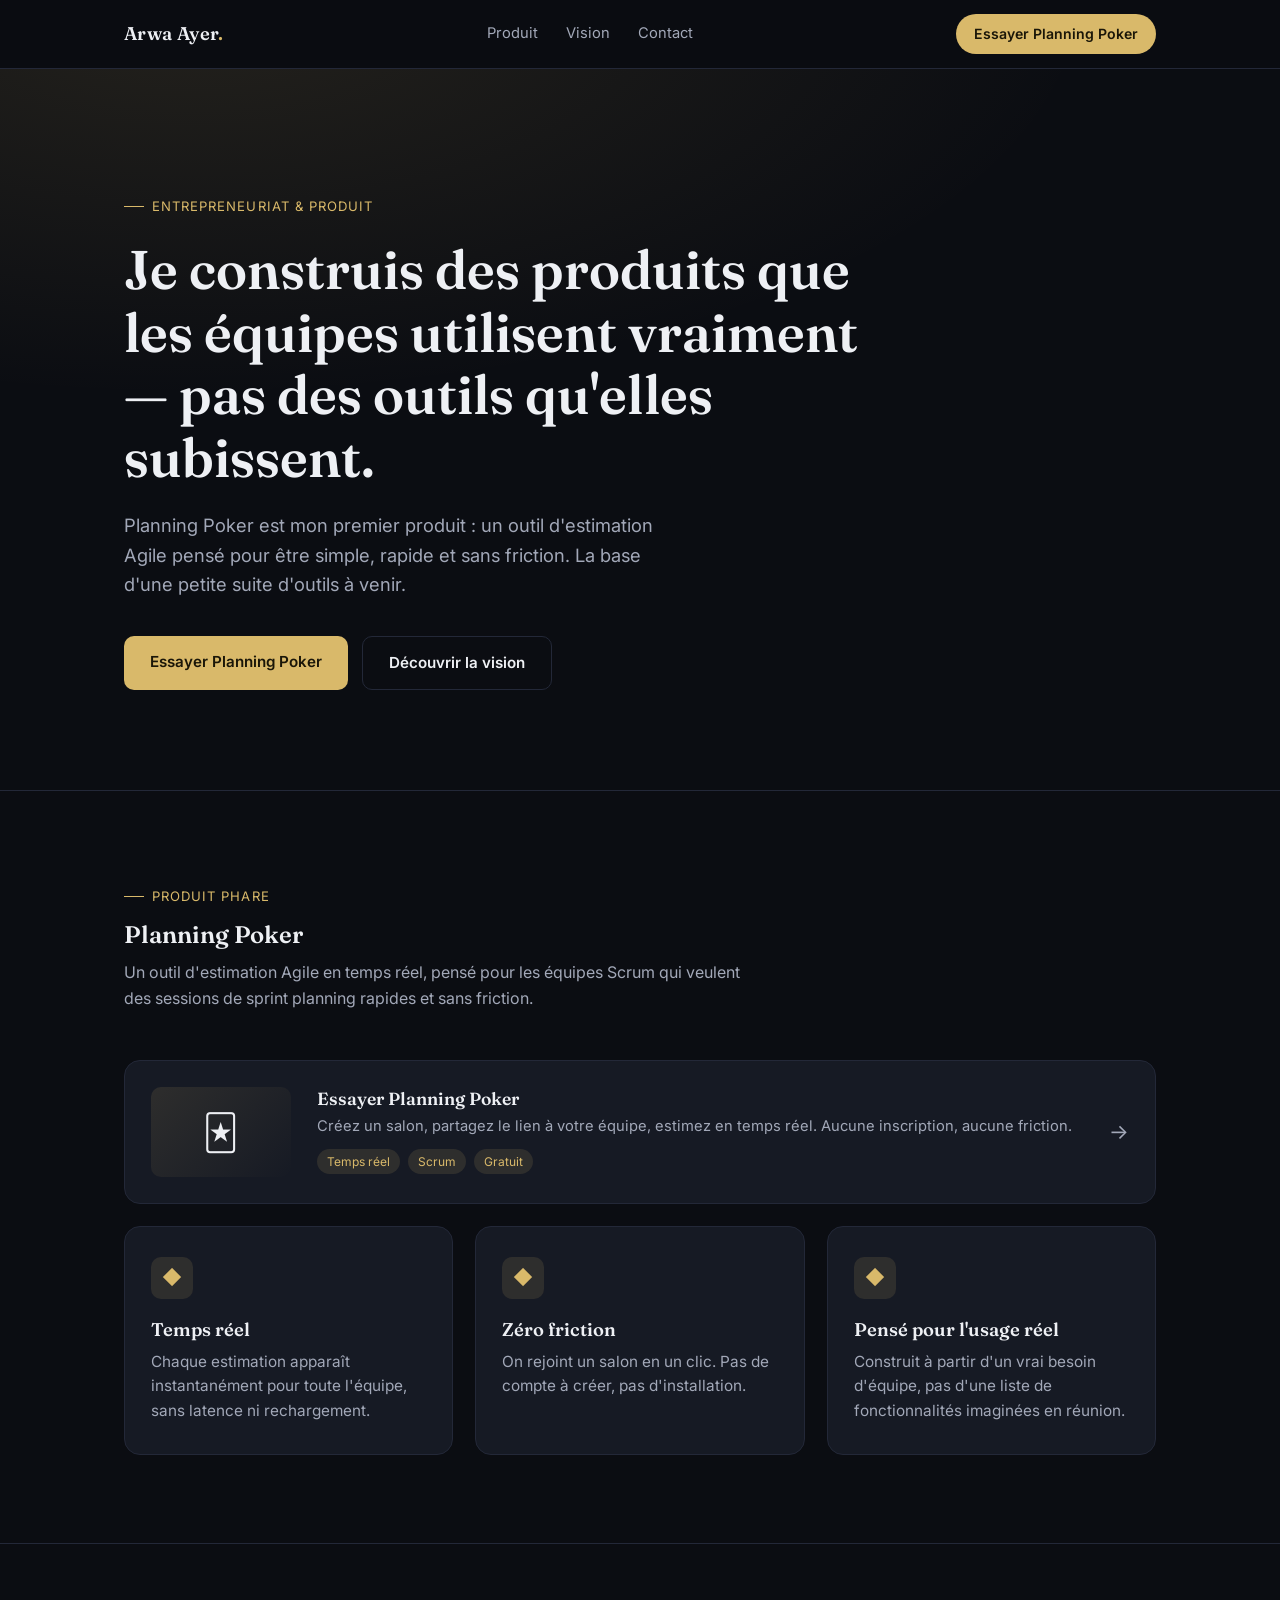
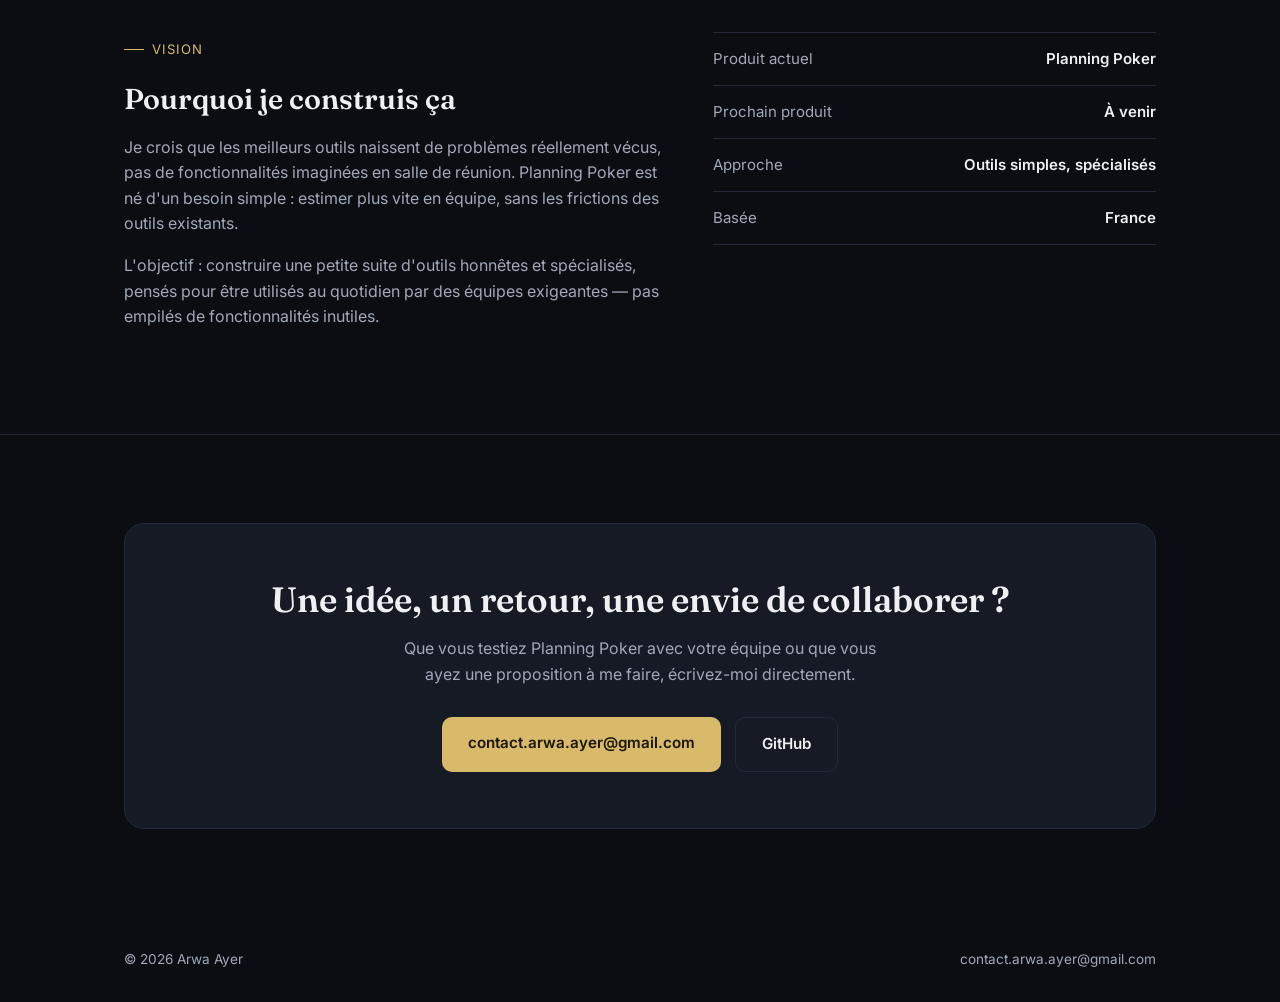
==== index.html @ 40e00479 "Repositionne la page d'accueil en posture entrepreneur/fondatrice Remplace le discours "services de " ====
<!DOCTYPE html>
<html lang="fr">
  <head>
    <meta charset="UTF-8" />
    <meta name="viewport" content="width=device-width, initial-scale=1.0" />
    <title>Arwa Ayer — Fondatrice de produits</title>
    <meta name="description" content="Arwa Ayer, entrepreneure. Je construis des produits que les équipes utilisent vraiment — à commencer par Planning Poker." />
    <link rel="icon" href="data:image/svg+xml,<svg xmlns='http://www.w3.org/2000/svg' viewBox='0 0 100 100'><text y='.85em' font-size='80'>✦</text></svg>" />

    <link rel="preconnect" href="https://fonts.googleapis.com" />
    <link rel="preconnect" href="https://fonts.gstatic.com" crossorigin />
    <link
      href="https://fonts.googleapis.com/css2?family=Inter:wght@400;500;600;700;800&family=Fraunces:opsz,wght@9..144,500;9..144,600&display=swap"
      rel="stylesheet"
    />

    <style>
      :root {
        --bg: #0b0d12;
        --bg-soft: #12151d;
        --card: #161a24;
        --border: #232838;
        --text: #eef0f4;
        --text-dim: #a2a8b8;
        --accent: #d9b96a;
        --accent-soft: rgba(217, 185, 106, 0.12);
      }

      * { box-sizing: border-box; }

      html { scroll-behavior: smooth; }

      body {
        margin: 0;
        background: var(--bg);
        color: var(--text);
        font-family: "Inter", system-ui, -apple-system, sans-serif;
        line-height: 1.6;
        -webkit-font-smoothing: antialiased;
      }

      h1, h2, h3 {
        font-family: "Fraunces", Georgia, serif;
        font-weight: 600;
        line-height: 1.15;
        margin: 0;
      }

      a { color: inherit; }

      .wrap {
        max-width: 1080px;
        margin: 0 auto;
        padding: 0 24px;
      }

      /* Nav */
      header.nav {
        position: sticky;
        top: 0;
        z-index: 20;
        background: rgba(11, 13, 18, 0.85);
        backdrop-filter: blur(10px);
        border-bottom: 1px solid var(--border);
      }
      .nav .wrap {
        display: flex;
        align-items: center;
        justify-content: space-between;
        height: 68px;
      }
      .brand {
        font-family: "Fraunces", serif;
        font-size: 1.15rem;
        font-weight: 600;
        letter-spacing: 0.02em;
        text-decoration: none;
      }
      .brand span { color: var(--accent); }
      .nav-links {
        display: flex;
        gap: 28px;
        list-style: none;
        margin: 0;
        padding: 0;
        font-size: 0.92rem;
      }
      .nav-links a {
        text-decoration: none;
        color: var(--text-dim);
        transition: color 0.2s;
      }
      .nav-links a:hover { color: var(--text); }
      .nav-cta {
        display: inline-block;
        padding: 9px 18px;
        border-radius: 999px;
        background: var(--accent);
        color: #1a1608;
        font-size: 0.88rem;
        font-weight: 600;
        text-decoration: none;
        white-space: nowrap;
      }

      @media (max-width: 720px) {
        .nav-links { display: none; }
      }

      /* Hero */
      .hero {
        padding: 120px 0 100px;
        border-bottom: 1px solid var(--border);
        background:
          radial-gradient(ellipse 900px 400px at 15% -10%, var(--accent-soft), transparent);
      }
      .eyebrow {
        display: inline-flex;
        align-items: center;
        gap: 8px;
        font-size: 0.82rem;
        letter-spacing: 0.08em;
        text-transform: uppercase;
        color: var(--accent);
        margin-bottom: 22px;
      }
      .eyebrow::before {
        content: "";
        width: 20px;
        height: 1px;
        background: var(--accent);
      }
      .hero h1 {
        font-size: clamp(2.2rem, 5vw, 3.4rem);
        max-width: 780px;
      }
      .hero p.lead {
        margin-top: 22px;
        font-size: 1.15rem;
        color: var(--text-dim);
        max-width: 560px;
      }
      .hero-actions {
        margin-top: 36px;
        display: flex;
        gap: 14px;
        flex-wrap: wrap;
      }
      .btn-primary, .btn-secondary {
        display: inline-block;
        padding: 14px 26px;
        border-radius: 10px;
        font-size: 0.95rem;
        font-weight: 600;
        text-decoration: none;
        transition: transform 0.15s, opacity 0.15s;
      }
      .btn-primary {
        background: var(--accent);
        color: #1a1608;
      }
      .btn-secondary {
        background: transparent;
        color: var(--text);
        border: 1px solid var(--border);
      }
      .btn-primary:hover, .btn-secondary:hover { transform: translateY(-2px); }

      /* Sections */
      section { padding: 88px 0; border-bottom: 1px solid var(--border); }
      .section-head { max-width: 620px; margin-bottom: 48px; }
      .section-head .eyebrow { margin-bottom: 14px; }
      .section-head p { color: var(--text-dim); margin-top: 12px; }

      /* Services */
      .grid-3 {
        display: grid;
        grid-template-columns: repeat(3, 1fr);
        gap: 22px;
      }
      @media (max-width: 860px) { .grid-3 { grid-template-columns: 1fr; } }

      .card {
        background: var(--card);
        border: 1px solid var(--border);
        border-radius: 16px;
        padding: 30px 26px;
      }
      .card .icon {
        width: 42px; height: 42px;
        border-radius: 10px;
        background: var(--accent-soft);
        color: var(--accent);
        display: flex; align-items: center; justify-content: center;
        font-size: 1.2rem;
        margin-bottom: 20px;
      }
      .card h3 { font-size: 1.15rem; margin-bottom: 10px; }
      .card p { color: var(--text-dim); font-size: 0.96rem; margin: 0; }

      /* Projects */
      .project {
        display: grid;
        grid-template-columns: 140px 1fr auto;
        align-items: center;
        gap: 26px;
        background: var(--card);
        border: 1px solid var(--border);
        border-radius: 16px;
        padding: 26px;
        text-decoration: none;
        color: inherit;
        transition: border-color 0.2s, transform 0.15s;
      }
      .project:hover { border-color: var(--accent); transform: translateY(-2px); }
      .project + .project { margin-top: 18px; }
      .project .glyph {
        width: 140px; height: 90px;
        border-radius: 10px;
        background: linear-gradient(135deg, var(--accent-soft), transparent);
        display: flex; align-items: center; justify-content: center;
        font-size: 2.2rem;
      }
      .project h3 { font-size: 1.1rem; margin-bottom: 6px; }
      .project p { color: var(--text-dim); font-size: 0.92rem; margin: 0; }
      .project .tags { margin-top: 10px; display: flex; gap: 8px; flex-wrap: wrap; }
      .project .tags span {
        font-size: 0.75rem;
        color: var(--accent);
        background: var(--accent-soft);
        padding: 3px 10px;
        border-radius: 999px;
      }
      .project .arrow { font-size: 1.3rem; color: var(--text-dim); }
      @media (max-width: 640px) {
        .project { grid-template-columns: 1fr; }
        .project .glyph { width: 100%; }
        .project .arrow { display: none; }
      }

      /* About */
      .about {
        display: grid;
        grid-template-columns: 1.1fr 0.9fr;
        gap: 48px;
        align-items: start;
      }
      @media (max-width: 820px) { .about { grid-template-columns: 1fr; } }
      .about p { color: var(--text-dim); margin: 0 0 16px; }
      .about ul { list-style: none; margin: 0; padding: 0; }
      .about li {
        padding: 14px 0;
        border-top: 1px solid var(--border);
        display: flex; justify-content: space-between;
        font-size: 0.94rem;
      }
      .about li:last-child { border-bottom: 1px solid var(--border); }
      .about li span:first-child { color: var(--text-dim); }
      .about li span:last-child { font-weight: 600; }

      /* Contact */
      .contact-box {
        background: var(--card);
        border: 1px solid var(--border);
        border-radius: 20px;
        padding: 56px 40px;
        text-align: center;
      }
      .contact-box h2 { font-size: clamp(1.6rem, 4vw, 2.2rem); }
      .contact-box p { color: var(--text-dim); margin: 16px auto 30px; max-width: 480px; }
      .contact-links {
        display: flex; gap: 14px; justify-content: center; flex-wrap: wrap;
      }

      footer {
        padding: 32px 0;
        color: var(--text-dim);
        font-size: 0.85rem;
        display: flex;
        justify-content: space-between;
        flex-wrap: wrap;
        gap: 12px;
      }
      footer a { color: var(--text-dim); text-decoration: none; }
      footer a:hover { color: var(--text); }
    </style>
  </head>
  <body>
    <header class="nav">
      <div class="wrap">
        <a class="brand" href="#top">Arwa Ayer<span>.</span></a>
        <ul class="nav-links">
          <li><a href="#produit">Produit</a></li>
          <li><a href="#vision">Vision</a></li>
          <li><a href="#contact">Contact</a></li>
        </ul>
        <a class="nav-cta" href="/projects/planning-poker/">Essayer Planning Poker</a>
      </div>
    </header>

    <main id="top">
      <section class="hero">
        <div class="wrap">
          <div class="eyebrow">Entrepreneuriat &amp; Produit</div>
          <h1>Je construis des produits que les équipes utilisent vraiment — pas des outils qu'elles subissent.</h1>
          <p class="lead">
            Planning Poker est mon premier produit : un outil d'estimation Agile pensé pour
            être simple, rapide et sans friction. La base d'une petite suite d'outils à venir.
          </p>
          <div class="hero-actions">
            <a class="btn-primary" href="/projects/planning-poker/">Essayer Planning Poker</a>
            <a class="btn-secondary" href="#vision">Découvrir la vision</a>
          </div>
        </div>
      </section>

      <section id="produit">
        <div class="wrap">
          <div class="section-head">
            <div class="eyebrow">Produit phare</div>
            <h2>Planning Poker</h2>
            <p>Un outil d'estimation Agile en temps réel, pensé pour les équipes Scrum qui veulent des sessions de sprint planning rapides et sans friction.</p>
          </div>

          <a class="project" href="/projects/planning-poker/">
            <div class="glyph">🃏</div>
            <div>
              <h3>Essayer Planning Poker</h3>
              <p>Créez un salon, partagez le lien à votre équipe, estimez en temps réel. Aucune inscription, aucune friction.</p>
              <div class="tags"><span>Temps réel</span><span>Scrum</span><span>Gratuit</span></div>
            </div>
            <div class="arrow">→</div>
          </a>

          <div class="grid-3" style="margin-top: 22px;">
            <div class="card">
              <div class="icon">◆</div>
              <h3>Temps réel</h3>
              <p>Chaque estimation apparaît instantanément pour toute l'équipe, sans latence ni rechargement.</p>
            </div>
            <div class="card">
              <div class="icon">◆</div>
              <h3>Zéro friction</h3>
              <p>On rejoint un salon en un clic. Pas de compte à créer, pas d'installation.</p>
            </div>
            <div class="card">
              <div class="icon">◆</div>
              <h3>Pensé pour l'usage réel</h3>
              <p>Construit à partir d'un vrai besoin d'équipe, pas d'une liste de fonctionnalités imaginées en réunion.</p>
            </div>
          </div>
        </div>
      </section>

      <section id="vision">
        <div class="wrap">
          <div class="about">
            <div>
              <div class="eyebrow">Vision</div>
              <h2 style="font-size: 1.8rem; margin-bottom: 20px;">Pourquoi je construis ça</h2>
              <!-- Personnalise ce texte avec ton vrai parcours et ta vision d'entrepreneure. -->
              <p>
                Je crois que les meilleurs outils naissent de problèmes réellement vécus, pas de
                fonctionnalités imaginées en salle de réunion. Planning Poker est né d'un besoin
                simple : estimer plus vite en équipe, sans les frictions des outils existants.
              </p>
              <p>
                L'objectif : construire une petite suite d'outils honnêtes et spécialisés,
                pensés pour être utilisés au quotidien par des équipes exigeantes — pas empilés
                de fonctionnalités inutiles.
              </p>
            </div>
            <ul>
              <li><span>Produit actuel</span><span>Planning Poker</span></li>
              <li><span>Prochain produit</span><span>À venir</span></li>
              <li><span>Approche</span><span>Outils simples, spécialisés</span></li>
              <li><span>Basée</span><span>France</span></li>
            </ul>
          </div>
        </div>
      </section>

      <section id="contact" style="border-bottom: none;">
        <div class="wrap">
          <div class="contact-box">
            <h2>Une idée, un retour, une envie de collaborer ?</h2>
            <p>Que vous testiez Planning Poker avec votre équipe ou que vous ayez une proposition à me faire, écrivez-moi directement.</p>
            <div class="contact-links">
              <a class="btn-primary" href="mailto:contact.arwa.ayer@gmail.com">contact.arwa.ayer@gmail.com</a>
              <!-- Ajoute ici tes liens LinkedIn / GitHub réels -->
              <a class="btn-secondary" href="https://github.com/arwa-ayer" target="_blank" rel="noopener">GitHub</a>
            </div>
          </div>
        </div>
      </section>
    </main>

    <footer>
      <div class="wrap" style="display:flex; justify-content:space-between; flex-wrap:wrap; gap:12px; width:100%;">
        <span>© <span id="year"></span> Arwa Ayer</span>
        <a href="mailto:contact.arwa.ayer@gmail.com">contact.arwa.ayer@gmail.com</a>
      </div>
    </footer>

    <script>
      document.getElementById("year").textContent = new Date().getFullYear();
    </script>
  </body>
</html>
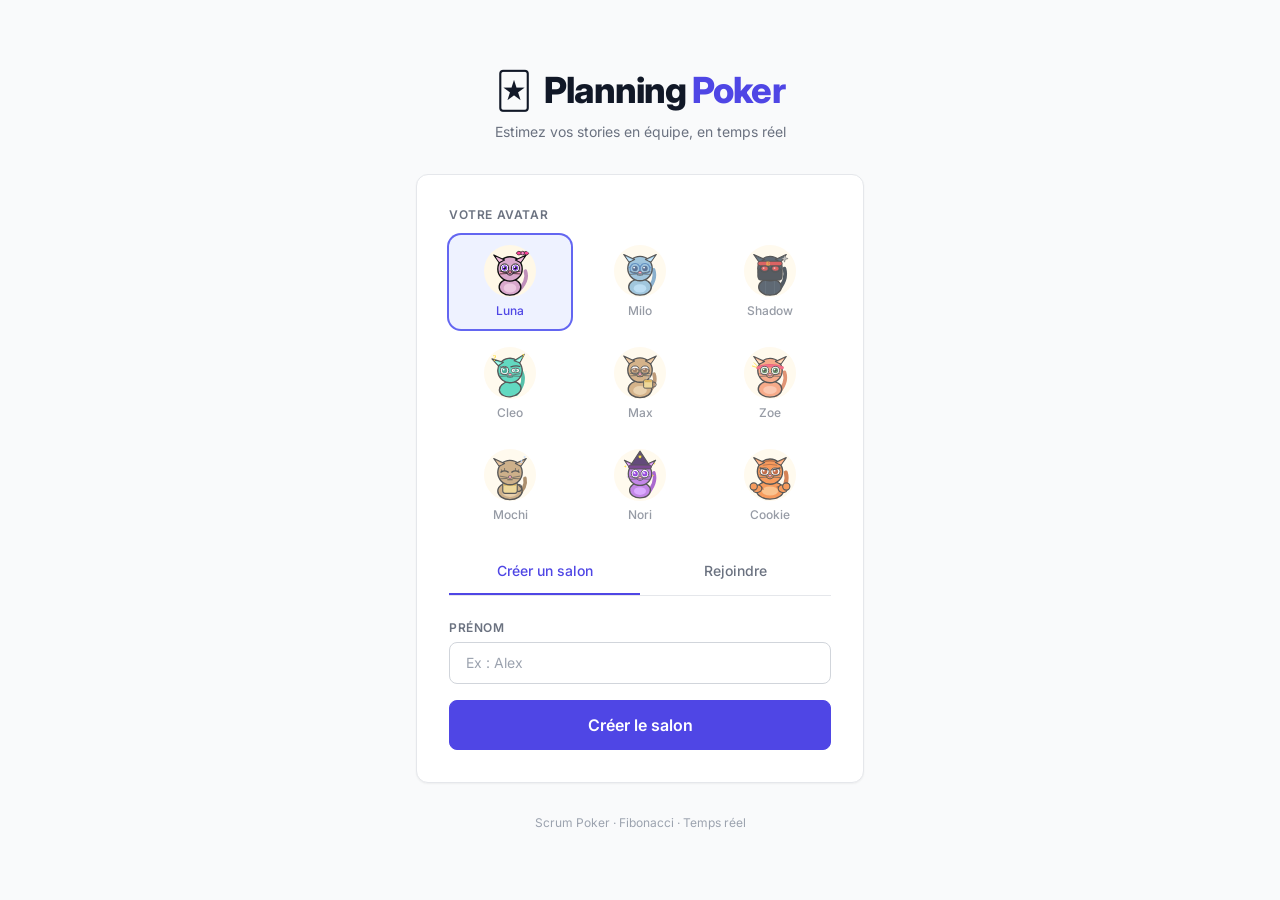
==== commit c1414fd5: "deploy: fix missing name bug — reject empty JOINs, re-read name from localStorage before start Co-Au" ====
--- a/index.html
+++ b/index.html
@@ -2,408 +2,20 @@
 <html lang="fr">
   <head>
     <meta charset="UTF-8" />
+    <link rel="icon" href="data:image/svg+xml,<svg xmlns='http://www.w3.org/2000/svg' viewBox='0 0 100 100'><text y='.9em' font-size='90'>🃏</text></svg>" />
     <meta name="viewport" content="width=device-width, initial-scale=1.0" />
-    <title>Arwa Ayer — Fondatrice de produits</title>
-    <meta name="description" content="Arwa Ayer, entrepreneure. Je construis des produits que les équipes utilisent vraiment — à commencer par Planning Poker." />
-    <link rel="icon" href="data:image/svg+xml,<svg xmlns='http://www.w3.org/2000/svg' viewBox='0 0 100 100'><text y='.85em' font-size='80'>✦</text></svg>" />
-
+    <title>Planning Poker</title>
     <link rel="preconnect" href="https://fonts.googleapis.com" />
     <link rel="preconnect" href="https://fonts.gstatic.com" crossorigin />
     <link
-      href="https://fonts.googleapis.com/css2?family=Inter:wght@400;500;600;700;800&family=Fraunces:opsz,wght@9..144,500;9..144,600&display=swap"
+      href="https://fonts.googleapis.com/css2?family=Inter:wght@400;500;600;700;800&display=swap"
       rel="stylesheet"
     />
-
-    <style>
-      :root {
-        --bg: #0b0d12;
-        --bg-soft: #12151d;
-        --card: #161a24;
-        --border: #232838;
-        --text: #eef0f4;
-        --text-dim: #a2a8b8;
-        --accent: #d9b96a;
-        --accent-soft: rgba(217, 185, 106, 0.12);
-      }
-
-      * { box-sizing: border-box; }
-
-      html { scroll-behavior: smooth; }
-
-      body {
-        margin: 0;
-        background: var(--bg);
-        color: var(--text);
-        font-family: "Inter", system-ui, -apple-system, sans-serif;
-        line-height: 1.6;
-        -webkit-font-smoothing: antialiased;
-      }
-
-      h1, h2, h3 {
-        font-family: "Fraunces", Georgia, serif;
-        font-weight: 600;
-        line-height: 1.15;
-        margin: 0;
-      }
-
-      a { color: inherit; }
-
-      .wrap {
-        max-width: 1080px;
-        margin: 0 auto;
-        padding: 0 24px;
-      }
-
-      /* Nav */
-      header.nav {
-        position: sticky;
-        top: 0;
-        z-index: 20;
-        background: rgba(11, 13, 18, 0.85);
-        backdrop-filter: blur(10px);
-        border-bottom: 1px solid var(--border);
-      }
-      .nav .wrap {
-        display: flex;
-        align-items: center;
-        justify-content: space-between;
-        height: 68px;
-      }
-      .brand {
-        font-family: "Fraunces", serif;
-        font-size: 1.15rem;
-        font-weight: 600;
-        letter-spacing: 0.02em;
-        text-decoration: none;
-      }
-      .brand span { color: var(--accent); }
-      .nav-links {
-        display: flex;
-        gap: 28px;
-        list-style: none;
-        margin: 0;
-        padding: 0;
-        font-size: 0.92rem;
-      }
-      .nav-links a {
-        text-decoration: none;
-        color: var(--text-dim);
-        transition: color 0.2s;
-      }
-      .nav-links a:hover { color: var(--text); }
-      .nav-cta {
-        display: inline-block;
-        padding: 9px 18px;
-        border-radius: 999px;
-        background: var(--accent);
-        color: #1a1608;
-        font-size: 0.88rem;
-        font-weight: 600;
-        text-decoration: none;
-        white-space: nowrap;
-      }
-
-      @media (max-width: 720px) {
-        .nav-links { display: none; }
-      }
-
-      /* Hero */
-      .hero {
-        padding: 120px 0 100px;
-        border-bottom: 1px solid var(--border);
-        background:
-          radial-gradient(ellipse 900px 400px at 15% -10%, var(--accent-soft), transparent);
-      }
-      .eyebrow {
-        display: inline-flex;
-        align-items: center;
-        gap: 8px;
-        font-size: 0.82rem;
-        letter-spacing: 0.08em;
-        text-transform: uppercase;
-        color: var(--accent);
-        margin-bottom: 22px;
-      }
-      .eyebrow::before {
-        content: "";
-        width: 20px;
-        height: 1px;
-        background: var(--accent);
-      }
-      .hero h1 {
-        font-size: clamp(2.2rem, 5vw, 3.4rem);
-        max-width: 780px;
-      }
-      .hero p.lead {
-        margin-top: 22px;
-        font-size: 1.15rem;
-        color: var(--text-dim);
-        max-width: 560px;
-      }
-      .hero-actions {
-        margin-top: 36px;
-        display: flex;
-        gap: 14px;
-        flex-wrap: wrap;
-      }
-      .btn-primary, .btn-secondary {
-        display: inline-block;
-        padding: 14px 26px;
-        border-radius: 10px;
-        font-size: 0.95rem;
-        font-weight: 600;
-        text-decoration: none;
-        transition: transform 0.15s, opacity 0.15s;
-      }
-      .btn-primary {
-        background: var(--accent);
-        color: #1a1608;
-      }
-      .btn-secondary {
-        background: transparent;
-        color: var(--text);
-        border: 1px solid var(--border);
-      }
-      .btn-primary:hover, .btn-secondary:hover { transform: translateY(-2px); }
-
-      /* Sections */
-      section { padding: 88px 0; border-bottom: 1px solid var(--border); }
-      .section-head { max-width: 620px; margin-bottom: 48px; }
-      .section-head .eyebrow { margin-bottom: 14px; }
-      .section-head p { color: var(--text-dim); margin-top: 12px; }
-
-      /* Services */
-      .grid-3 {
-        display: grid;
-        grid-template-columns: repeat(3, 1fr);
-        gap: 22px;
-      }
-      @media (max-width: 860px) { .grid-3 { grid-template-columns: 1fr; } }
-
-      .card {
-        background: var(--card);
-        border: 1px solid var(--border);
-        border-radius: 16px;
-        padding: 30px 26px;
-      }
-      .card .icon {
-        width: 42px; height: 42px;
-        border-radius: 10px;
-        background: var(--accent-soft);
-        color: var(--accent);
-        display: flex; align-items: center; justify-content: center;
-        font-size: 1.2rem;
-        margin-bottom: 20px;
-      }
-      .card h3 { font-size: 1.15rem; margin-bottom: 10px; }
-      .card p { color: var(--text-dim); font-size: 0.96rem; margin: 0; }
-
-      /* Projects */
-      .project {
-        display: grid;
-        grid-template-columns: 140px 1fr auto;
-        align-items: center;
-        gap: 26px;
-        background: var(--card);
-        border: 1px solid var(--border);
-        border-radius: 16px;
-        padding: 26px;
-        text-decoration: none;
-        color: inherit;
-        transition: border-color 0.2s, transform 0.15s;
-      }
-      .project:hover { border-color: var(--accent); transform: translateY(-2px); }
-      .project + .project { margin-top: 18px; }
-      .project .glyph {
-        width: 140px; height: 90px;
-        border-radius: 10px;
-        background: linear-gradient(135deg, var(--accent-soft), transparent);
-        display: flex; align-items: center; justify-content: center;
-        font-size: 2.2rem;
-      }
-      .project h3 { font-size: 1.1rem; margin-bottom: 6px; }
-      .project p { color: var(--text-dim); font-size: 0.92rem; margin: 0; }
-      .project .tags { margin-top: 10px; display: flex; gap: 8px; flex-wrap: wrap; }
-      .project .tags span {
-        font-size: 0.75rem;
-        color: var(--accent);
-        background: var(--accent-soft);
-        padding: 3px 10px;
-        border-radius: 999px;
-      }
-      .project .arrow { font-size: 1.3rem; color: var(--text-dim); }
-      @media (max-width: 640px) {
-        .project { grid-template-columns: 1fr; }
-        .project .glyph { width: 100%; }
-        .project .arrow { display: none; }
-      }
-
-      /* About */
-      .about {
-        display: grid;
-        grid-template-columns: 1.1fr 0.9fr;
-        gap: 48px;
-        align-items: start;
-      }
-      @media (max-width: 820px) { .about { grid-template-columns: 1fr; } }
-      .about p { color: var(--text-dim); margin: 0 0 16px; }
-      .about ul { list-style: none; margin: 0; padding: 0; }
-      .about li {
-        padding: 14px 0;
-        border-top: 1px solid var(--border);
-        display: flex; justify-content: space-between;
-        font-size: 0.94rem;
-      }
-      .about li:last-child { border-bottom: 1px solid var(--border); }
-      .about li span:first-child { color: var(--text-dim); }
-      .about li span:last-child { font-weight: 600; }
-
-      /* Contact */
-      .contact-box {
-        background: var(--card);
-        border: 1px solid var(--border);
-        border-radius: 20px;
-        padding: 56px 40px;
-        text-align: center;
-      }
-      .contact-box h2 { font-size: clamp(1.6rem, 4vw, 2.2rem); }
-      .contact-box p { color: var(--text-dim); margin: 16px auto 30px; max-width: 480px; }
-      .contact-links {
-        display: flex; gap: 14px; justify-content: center; flex-wrap: wrap;
-      }
-
-      footer {
-        padding: 32px 0;
-        color: var(--text-dim);
-        font-size: 0.85rem;
-        display: flex;
-        justify-content: space-between;
-        flex-wrap: wrap;
-        gap: 12px;
-      }
-      footer a { color: var(--text-dim); text-decoration: none; }
-      footer a:hover { color: var(--text); }
-    </style>
+    <script type="module" crossorigin src="/assets/index-7876c669.js"></script>
+    <link rel="stylesheet" href="/assets/index-f1f01200.css">
   </head>
   <body>
-    <header class="nav">
-      <div class="wrap">
-        <a class="brand" href="#top">Arwa Ayer<span>.</span></a>
-        <ul class="nav-links">
-          <li><a href="#produit">Produit</a></li>
-          <li><a href="#vision">Vision</a></li>
-          <li><a href="#contact">Contact</a></li>
-        </ul>
-        <a class="nav-cta" href="/projects/planning-poker/">Essayer Planning Poker</a>
-      </div>
-    </header>
-
-    <main id="top">
-      <section class="hero">
-        <div class="wrap">
-          <div class="eyebrow">Entrepreneuriat &amp; Produit</div>
-          <h1>Je construis des produits que les équipes utilisent vraiment — pas des outils qu'elles subissent.</h1>
-          <p class="lead">
-            Planning Poker est mon premier produit : un outil d'estimation Agile pensé pour
-            être simple, rapide et sans friction. La base d'une petite suite d'outils à venir.
-          </p>
-          <div class="hero-actions">
-            <a class="btn-primary" href="/projects/planning-poker/">Essayer Planning Poker</a>
-            <a class="btn-secondary" href="#vision">Découvrir la vision</a>
-          </div>
-        </div>
-      </section>
-
-      <section id="produit">
-        <div class="wrap">
-          <div class="section-head">
-            <div class="eyebrow">Produit phare</div>
-            <h2>Planning Poker</h2>
-            <p>Un outil d'estimation Agile en temps réel, pensé pour les équipes Scrum qui veulent des sessions de sprint planning rapides et sans friction.</p>
-          </div>
-
-          <a class="project" href="/projects/planning-poker/">
-            <div class="glyph">🃏</div>
-            <div>
-              <h3>Essayer Planning Poker</h3>
-              <p>Créez un salon, partagez le lien à votre équipe, estimez en temps réel. Aucune inscription, aucune friction.</p>
-              <div class="tags"><span>Temps réel</span><span>Scrum</span><span>Gratuit</span></div>
-            </div>
-            <div class="arrow">→</div>
-          </a>
-
-          <div class="grid-3" style="margin-top: 22px;">
-            <div class="card">
-              <div class="icon">◆</div>
-              <h3>Temps réel</h3>
-              <p>Chaque estimation apparaît instantanément pour toute l'équipe, sans latence ni rechargement.</p>
-            </div>
-            <div class="card">
-              <div class="icon">◆</div>
-              <h3>Zéro friction</h3>
-              <p>On rejoint un salon en un clic. Pas de compte à créer, pas d'installation.</p>
-            </div>
-            <div class="card">
-              <div class="icon">◆</div>
-              <h3>Pensé pour l'usage réel</h3>
-              <p>Construit à partir d'un vrai besoin d'équipe, pas d'une liste de fonctionnalités imaginées en réunion.</p>
-            </div>
-          </div>
-        </div>
-      </section>
-
-      <section id="vision">
-        <div class="wrap">
-          <div class="about">
-            <div>
-              <div class="eyebrow">Vision</div>
-              <h2 style="font-size: 1.8rem; margin-bottom: 20px;">Pourquoi je construis ça</h2>
-              <!-- Personnalise ce texte avec ton vrai parcours et ta vision d'entrepreneure. -->
-              <p>
-                Je crois que les meilleurs outils naissent de problèmes réellement vécus, pas de
-                fonctionnalités imaginées en salle de réunion. Planning Poker est né d'un besoin
-                simple : estimer plus vite en équipe, sans les frictions des outils existants.
-              </p>
-              <p>
-                L'objectif : construire une petite suite d'outils honnêtes et spécialisés,
-                pensés pour être utilisés au quotidien par des équipes exigeantes — pas empilés
-                de fonctionnalités inutiles.
-              </p>
-            </div>
-            <ul>
-              <li><span>Produit actuel</span><span>Planning Poker</span></li>
-              <li><span>Prochain produit</span><span>À venir</span></li>
-              <li><span>Approche</span><span>Outils simples, spécialisés</span></li>
-              <li><span>Basée</span><span>France</span></li>
-            </ul>
-          </div>
-        </div>
-      </section>
-
-      <section id="contact" style="border-bottom: none;">
-        <div class="wrap">
-          <div class="contact-box">
-            <h2>Une idée, un retour, une envie de collaborer ?</h2>
-            <p>Que vous testiez Planning Poker avec votre équipe ou que vous ayez une proposition à me faire, écrivez-moi directement.</p>
-            <div class="contact-links">
-              <a class="btn-primary" href="mailto:contact.arwa.ayer@gmail.com">contact.arwa.ayer@gmail.com</a>
-              <!-- Ajoute ici tes liens LinkedIn / GitHub réels -->
-              <a class="btn-secondary" href="https://github.com/arwa-ayer" target="_blank" rel="noopener">GitHub</a>
-            </div>
-          </div>
-        </div>
-      </section>
-    </main>
-
-    <footer>
-      <div class="wrap" style="display:flex; justify-content:space-between; flex-wrap:wrap; gap:12px; width:100%;">
-        <span>© <span id="year"></span> Arwa Ayer</span>
-        <a href="mailto:contact.arwa.ayer@gmail.com">contact.arwa.ayer@gmail.com</a>
-      </div>
-    </footer>
-
-    <script>
-      document.getElementById("year").textContent = new Date().getFullYear();
-    </script>
+    <div id="root"></div>
+    
   </body>
 </html>
--- a/assets/index-f1f01200.css
+++ b/assets/index-f1f01200.css
@@ -0,0 +1 @@
+*,:before,:after{--tw-border-spacing-x: 0;--tw-border-spacing-y: 0;--tw-translate-x: 0;--tw-translate-y: 0;--tw-rotate: 0;--tw-skew-x: 0;--tw-skew-y: 0;--tw-scale-x: 1;--tw-scale-y: 1;--tw-pan-x: ;--tw-pan-y: ;--tw-pinch-zoom: ;--tw-scroll-snap-strictness: proximity;--tw-gradient-from-position: ;--tw-gradient-via-position: ;--tw-gradient-to-position: ;--tw-ordinal: ;--tw-slashed-zero: ;--tw-numeric-figure: ;--tw-numeric-spacing: ;--tw-numeric-fraction: ;--tw-ring-inset: ;--tw-ring-offset-width: 0px;--tw-ring-offset-color: #fff;--tw-ring-color: rgb(59 130 246 / .5);--tw-ring-offset-shadow: 0 0 #0000;--tw-ring-shadow: 0 0 #0000;--tw-shadow: 0 0 #0000;--tw-shadow-colored: 0 0 #0000;--tw-blur: ;--tw-brightness: ;--tw-contrast: ;--tw-grayscale: ;--tw-hue-rotate: ;--tw-invert: ;--tw-saturate: ;--tw-sepia: ;--tw-drop-shadow: ;--tw-backdrop-blur: ;--tw-backdrop-brightness: ;--tw-backdrop-contrast: ;--tw-backdrop-grayscale: ;--tw-backdrop-hue-rotate: ;--tw-backdrop-invert: ;--tw-backdrop-opacity: ;--tw-backdrop-saturate: ;--tw-backdrop-sepia: ;--tw-contain-size: ;--tw-contain-layout: ;--tw-contain-paint: ;--tw-contain-style: }::backdrop{--tw-border-spacing-x: 0;--tw-border-spacing-y: 0;--tw-translate-x: 0;--tw-translate-y: 0;--tw-rotate: 0;--tw-skew-x: 0;--tw-skew-y: 0;--tw-scale-x: 1;--tw-scale-y: 1;--tw-pan-x: ;--tw-pan-y: ;--tw-pinch-zoom: ;--tw-scroll-snap-strictness: proximity;--tw-gradient-from-position: ;--tw-gradient-via-position: ;--tw-gradient-to-position: ;--tw-ordinal: ;--tw-slashed-zero: ;--tw-numeric-figure: ;--tw-numeric-spacing: ;--tw-numeric-fraction: ;--tw-ring-inset: ;--tw-ring-offset-width: 0px;--tw-ring-offset-color: #fff;--tw-ring-color: rgb(59 130 246 / .5);--tw-ring-offset-shadow: 0 0 #0000;--tw-ring-shadow: 0 0 #0000;--tw-shadow: 0 0 #0000;--tw-shadow-colored: 0 0 #0000;--tw-blur: ;--tw-brightness: ;--tw-contrast: ;--tw-grayscale: ;--tw-hue-rotate: ;--tw-invert: ;--tw-saturate: ;--tw-sepia: ;--tw-drop-shadow: ;--tw-backdrop-blur: ;--tw-backdrop-brightness: ;--tw-backdrop-contrast: ;--tw-backdrop-grayscale: ;--tw-backdrop-hue-rotate: ;--tw-backdrop-invert: ;--tw-backdrop-opacity: ;--tw-backdrop-saturate: ;--tw-backdrop-sepia: ;--tw-contain-size: ;--tw-contain-layout: ;--tw-contain-paint: ;--tw-contain-style: }*,:before,:after{box-sizing:border-box;border-width:0;border-style:solid;border-color:#e5e7eb}:before,:after{--tw-content: ""}html,:host{line-height:1.5;-webkit-text-size-adjust:100%;-moz-tab-size:4;-o-tab-size:4;tab-size:4;font-family:Inter,system-ui,sans-serif;font-feature-settings:normal;font-variation-settings:normal;-webkit-tap-highlight-color:transparent}body{margin:0;line-height:inherit}hr{height:0;color:inherit;border-top-width:1px}abbr:where([title]){-webkit-text-decoration:underline dotted;text-decoration:underline dotted}h1,h2,h3,h4,h5,h6{font-size:inherit;font-weight:inherit}a{color:inherit;text-decoration:inherit}b,strong{font-weight:bolder}code,kbd,samp,pre{font-family:ui-monospace,SFMono-Regular,Menlo,Monaco,Consolas,Liberation Mono,Courier New,monospace;font-feature-settings:normal;font-variation-settings:normal;font-size:1em}small{font-size:80%}sub,sup{font-size:75%;line-height:0;position:relative;vertical-align:baseline}sub{bottom:-.25em}sup{top:-.5em}table{text-indent:0;border-color:inherit;border-collapse:collapse}button,input,optgroup,select,textarea{font-family:inherit;font-feature-settings:inherit;font-variation-settings:inherit;font-size:100%;font-weight:inherit;line-height:inherit;letter-spacing:inherit;color:inherit;margin:0;padding:0}button,select{text-transform:none}button,input:where([type=button]),input:where([type=reset]),input:where([type=submit]){-webkit-appearance:button;background-color:transparent;background-image:none}:-moz-focusring{outline:auto}:-moz-ui-invalid{box-shadow:none}progress{vertical-align:baseline}::-webkit-inner-spin-button,::-webkit-outer-spin-button{height:auto}[type=search]{-webkit-appearance:textfield;outline-offset:-2px}::-webkit-search-decoration{-webkit-appearance:none}::-webkit-file-upload-button{-webkit-appearance:button;font:inherit}summary{display:list-item}blockquote,dl,dd,h1,h2,h3,h4,h5,h6,hr,figure,p,pre{margin:0}fieldset{margin:0;padding:0}legend{padding:0}ol,ul,menu{list-style:none;margin:0;padding:0}dialog{padding:0}textarea{resize:vertical}input::-moz-placeholder,textarea::-moz-placeholder{opacity:1;color:#9ca3af}input::placeholder,textarea::placeholder{opacity:1;color:#9ca3af}button,[role=button]{cursor:pointer}:disabled{cursor:default}img,svg,video,canvas,audio,iframe,embed,object{display:block;vertical-align:middle}img,video{max-width:100%;height:auto}[hidden]:where(:not([hidden=until-found])){display:none}body{font-family:Inter,system-ui,sans-serif;--tw-bg-opacity: 1;background-color:rgb(249 250 251 / var(--tw-bg-opacity, 1));--tw-text-opacity: 1;color:rgb(17 24 39 / var(--tw-text-opacity, 1));-webkit-font-smoothing:antialiased;-moz-osx-font-smoothing:grayscale;min-height:100vh}*{box-sizing:border-box}.card{border-radius:.75rem;border-width:1px;--tw-border-opacity: 1;border-color:rgb(229 231 235 / var(--tw-border-opacity, 1));--tw-bg-opacity: 1;background-color:rgb(255 255 255 / var(--tw-bg-opacity, 1));--tw-shadow: 0 1px 2px 0 rgb(0 0 0 / .05);--tw-shadow-colored: 0 1px 2px 0 var(--tw-shadow-color);box-shadow:var(--tw-ring-offset-shadow, 0 0 #0000),var(--tw-ring-shadow, 0 0 #0000),var(--tw-shadow)}.btn{display:inline-flex;cursor:pointer;-webkit-user-select:none;-moz-user-select:none;user-select:none;align-items:center;justify-content:center;border-radius:.5rem;font-weight:600;transition-property:all;transition-timing-function:cubic-bezier(.4,0,.2,1);transition-duration:.15s}.btn-primary{display:inline-flex;cursor:pointer;-webkit-user-select:none;-moz-user-select:none;user-select:none;align-items:center;justify-content:center;border-radius:.5rem;font-weight:600;transition-property:all;transition-timing-function:cubic-bezier(.4,0,.2,1);transition-duration:.15s;border-width:1px;--tw-border-opacity: 1;border-color:rgb(79 70 229 / var(--tw-border-opacity, 1));--tw-bg-opacity: 1;background-color:rgb(79 70 229 / var(--tw-bg-opacity, 1));padding:.625rem 1.25rem;font-size:.875rem;line-height:1.25rem;--tw-text-opacity: 1;color:rgb(255 255 255 / var(--tw-text-opacity, 1))}.btn-primary:hover:not(:disabled){--tw-border-opacity: 1;border-color:rgb(67 56 202 / var(--tw-border-opacity, 1));--tw-bg-opacity: 1;background-color:rgb(67 56 202 / var(--tw-bg-opacity, 1))}.btn-primary:disabled{cursor:not-allowed;opacity:.4}.btn-success{display:inline-flex;cursor:pointer;-webkit-user-select:none;-moz-user-select:none;user-select:none;align-items:center;justify-content:center;border-radius:.5rem;font-weight:600;transition-property:all;transition-timing-function:cubic-bezier(.4,0,.2,1);transition-duration:.15s;border-width:1px;--tw-border-opacity: 1;border-color:rgb(5 150 105 / var(--tw-border-opacity, 1));--tw-bg-opacity: 1;background-color:rgb(5 150 105 / var(--tw-bg-opacity, 1));padding:.625rem 1.25rem;font-size:.875rem;line-height:1.25rem;--tw-text-opacity: 1;color:rgb(255 255 255 / var(--tw-text-opacity, 1))}.btn-success:hover{--tw-bg-opacity: 1;background-color:rgb(4 120 87 / var(--tw-bg-opacity, 1))}.btn-lg{padding:.75rem 1.5rem;font-size:1rem;line-height:1.5rem}.input{width:100%;border-radius:.5rem;border-width:1px;--tw-border-opacity: 1;border-color:rgb(209 213 219 / var(--tw-border-opacity, 1));--tw-bg-opacity: 1;background-color:rgb(255 255 255 / var(--tw-bg-opacity, 1));padding:.625rem 1rem;font-size:.875rem;line-height:1.25rem;--tw-text-opacity: 1;color:rgb(17 24 39 / var(--tw-text-opacity, 1))}.input::-moz-placeholder{--tw-placeholder-opacity: 1;color:rgb(156 163 175 / var(--tw-placeholder-opacity, 1))}.input::placeholder{--tw-placeholder-opacity: 1;color:rgb(156 163 175 / var(--tw-placeholder-opacity, 1))}.input{transition-property:box-shadow;transition-timing-function:cubic-bezier(.4,0,.2,1);transition-duration:.15s}.input:focus{border-color:transparent;outline:2px solid transparent;outline-offset:2px;--tw-ring-offset-shadow: var(--tw-ring-inset) 0 0 0 var(--tw-ring-offset-width) var(--tw-ring-offset-color);--tw-ring-shadow: var(--tw-ring-inset) 0 0 0 calc(2px + var(--tw-ring-offset-width)) var(--tw-ring-color);box-shadow:var(--tw-ring-offset-shadow),var(--tw-ring-shadow),var(--tw-shadow, 0 0 #0000);--tw-ring-opacity: 1;--tw-ring-color: rgb(99 102 241 / var(--tw-ring-opacity, 1))}.vote-card{background:white;border:1.5px solid #E2E8F0;border-radius:12px;width:72px;min-height:104px;flex-shrink:0;display:flex;flex-direction:column;align-items:center;justify-content:space-between;padding:9px 8px;cursor:pointer;-webkit-user-select:none;-moz-user-select:none;user-select:none;transition:all .15s ease;transform-origin:bottom center;box-shadow:0 2px 6px #00000014}.vote-card:hover:not(.vote-card-disabled){transform:translateY(-12px);border-color:#818cf8;box-shadow:0 10px 24px #6366f12e}.vote-card.vote-card-selected{transform:translateY(-14px);border-color:#6366f1;background:#EEF2FF;box-shadow:0 12px 28px #6366f142}.vote-card.vote-card-disabled{opacity:.4;cursor:not-allowed;transform:none!important;box-shadow:none}.vote-card-corner{font-size:.75rem;font-weight:700;line-height:1;align-self:flex-start}.vote-card-corner.rotate-180{align-self:flex-end}.vote-bar{background:white;border-top:1px solid #E2E8F0;min-height:122px}.tab-active{border-bottom-width:2px;--tw-border-opacity: 1;border-color:rgb(79 70 229 / var(--tw-border-opacity, 1));font-weight:600;--tw-text-opacity: 1;color:rgb(79 70 229 / var(--tw-text-opacity, 1))}.tab-inactive{border-bottom-width:2px;border-color:transparent;--tw-text-opacity: 1;color:rgb(107 114 128 / var(--tw-text-opacity, 1))}.tab-inactive:hover{--tw-text-opacity: 1;color:rgb(55 65 81 / var(--tw-text-opacity, 1))}.pointer-events-none{pointer-events:none}.\!visible{visibility:visible!important}.visible{visibility:visible}.fixed{position:fixed}.absolute{position:absolute}.relative{position:relative}.inset-0{top:0;right:0;bottom:0;left:0}.-right-1{right:-.25rem}.-top-1{top:-.25rem}.z-30{z-index:30}.z-50{z-index:50}.mx-auto{margin-left:auto;margin-right:auto}.mb-0\.5{margin-bottom:.125rem}.mb-1{margin-bottom:.25rem}.mb-1\.5{margin-bottom:.375rem}.mb-3{margin-bottom:.75rem}.mb-4{margin-bottom:1rem}.mb-5{margin-bottom:1.25rem}.mb-6{margin-bottom:1.5rem}.mb-7{margin-bottom:1.75rem}.mb-8{margin-bottom:2rem}.mt-2{margin-top:.5rem}.mt-3{margin-top:.75rem}.mt-8{margin-top:2rem}.block{display:block}.flex{display:flex}.inline-flex{display:inline-flex}.grid{display:grid}.hidden{display:none}.h-1\.5{height:.375rem}.h-14{height:3.5rem}.h-2{height:.5rem}.h-2\.5{height:.625rem}.h-\[96px\]{height:96px}.h-full{height:100%}.h-screen{height:100vh}.min-h-full{min-height:100%}.min-h-screen{min-height:100vh}.w-2{width:.5rem}.w-2\.5{width:.625rem}.w-\[68px\]{width:68px}.w-full{width:100%}.min-w-0{min-width:0px}.max-w-7xl{max-width:80rem}.max-w-\[90px\]{max-width:90px}.max-w-md{max-width:28rem}.max-w-sm{max-width:24rem}.max-w-xs{max-width:20rem}.flex-1{flex:1 1 0%}.flex-shrink-0{flex-shrink:0}.rotate-180{--tw-rotate: 180deg;transform:translate(var(--tw-translate-x),var(--tw-translate-y)) rotate(var(--tw-rotate)) skew(var(--tw-skew-x)) skewY(var(--tw-skew-y)) scaleX(var(--tw-scale-x)) scaleY(var(--tw-scale-y))}.scale-110{--tw-scale-x: 1.1;--tw-scale-y: 1.1;transform:translate(var(--tw-translate-x),var(--tw-translate-y)) rotate(var(--tw-rotate)) skew(var(--tw-skew-x)) skewY(var(--tw-skew-y)) scaleX(var(--tw-scale-x)) scaleY(var(--tw-scale-y))}.transform{transform:translate(var(--tw-translate-x),var(--tw-translate-y)) rotate(var(--tw-rotate)) skew(var(--tw-skew-x)) skewY(var(--tw-skew-y)) scaleX(var(--tw-scale-x)) scaleY(var(--tw-scale-y))}@keyframes bounce{0%,to{transform:translateY(-25%);animation-timing-function:cubic-bezier(.8,0,1,1)}50%{transform:none;animation-timing-function:cubic-bezier(0,0,.2,1)}}.animate-bounce{animation:bounce 1s infinite}.cursor-not-allowed{cursor:not-allowed}.cursor-pointer{cursor:pointer}.cursor-text{cursor:text}.select-none{-webkit-user-select:none;-moz-user-select:none;user-select:none}.select-all{-webkit-user-select:all;-moz-user-select:all;user-select:all}.grid-cols-3{grid-template-columns:repeat(3,minmax(0,1fr))}.flex-col{flex-direction:column}.flex-wrap{flex-wrap:wrap}.items-center{align-items:center}.justify-center{justify-content:center}.justify-between{justify-content:space-between}.gap-1{gap:.25rem}.gap-1\.5{gap:.375rem}.gap-2{gap:.5rem}.gap-2\.5{gap:.625rem}.gap-3{gap:.75rem}.gap-4{gap:1rem}.gap-6{gap:1.5rem}.gap-8{gap:2rem}.space-y-4>:not([hidden])~:not([hidden]){--tw-space-y-reverse: 0;margin-top:calc(1rem * calc(1 - var(--tw-space-y-reverse)));margin-bottom:calc(1rem * var(--tw-space-y-reverse))}.overflow-hidden{overflow:hidden}.overflow-x-auto{overflow-x:auto}.overflow-y-auto{overflow-y:auto}.truncate{overflow:hidden;text-overflow:ellipsis;white-space:nowrap}.whitespace-nowrap{white-space:nowrap}.rounded-2xl{border-radius:1rem}.rounded-full{border-radius:9999px}.rounded-lg{border-radius:.5rem}.rounded-xl{border-radius:.75rem}.rounded-t{border-top-left-radius:.25rem;border-top-right-radius:.25rem}.border{border-width:1px}.border-0{border-width:0px}.border-2{border-width:2px}.border-b{border-bottom-width:1px}.border-dashed{border-style:dashed}.border-gray-100{--tw-border-opacity: 1;border-color:rgb(243 244 246 / var(--tw-border-opacity, 1))}.border-gray-200{--tw-border-opacity: 1;border-color:rgb(229 231 235 / var(--tw-border-opacity, 1))}.border-gray-300{--tw-border-opacity: 1;border-color:rgb(209 213 219 / var(--tw-border-opacity, 1))}.border-indigo-100{--tw-border-opacity: 1;border-color:rgb(224 231 255 / var(--tw-border-opacity, 1))}.border-indigo-200{--tw-border-opacity: 1;border-color:rgb(199 210 254 / var(--tw-border-opacity, 1))}.border-indigo-600{--tw-border-opacity: 1;border-color:rgb(79 70 229 / var(--tw-border-opacity, 1))}.border-transparent{border-color:transparent}.bg-emerald-500{--tw-bg-opacity: 1;background-color:rgb(16 185 129 / var(--tw-bg-opacity, 1))}.bg-gray-100{--tw-bg-opacity: 1;background-color:rgb(243 244 246 / var(--tw-bg-opacity, 1))}.bg-gray-50{--tw-bg-opacity: 1;background-color:rgb(249 250 251 / var(--tw-bg-opacity, 1))}.bg-indigo-50{--tw-bg-opacity: 1;background-color:rgb(238 242 255 / var(--tw-bg-opacity, 1))}.bg-indigo-500{--tw-bg-opacity: 1;background-color:rgb(99 102 241 / var(--tw-bg-opacity, 1))}.bg-indigo-600{--tw-bg-opacity: 1;background-color:rgb(79 70 229 / var(--tw-bg-opacity, 1))}.bg-red-400{--tw-bg-opacity: 1;background-color:rgb(248 113 113 / var(--tw-bg-opacity, 1))}.bg-slate-50{--tw-bg-opacity: 1;background-color:rgb(248 250 252 / var(--tw-bg-opacity, 1))}.bg-transparent{background-color:transparent}.bg-white{--tw-bg-opacity: 1;background-color:rgb(255 255 255 / var(--tw-bg-opacity, 1))}.bg-white\/60{background-color:#fff9}.bg-white\/80{background-color:#fffc}.bg-white\/90{background-color:#ffffffe6}.p-2{padding:.5rem}.p-2\.5{padding:.625rem}.p-4{padding:1rem}.p-6{padding:1.5rem}.p-8{padding:2rem}.px-1{padding-left:.25rem;padding-right:.25rem}.px-2{padding-left:.5rem;padding-right:.5rem}.px-3{padding-left:.75rem;padding-right:.75rem}.px-4{padding-left:1rem;padding-right:1rem}.px-5{padding-left:1.25rem;padding-right:1.25rem}.px-6{padding-left:1.5rem;padding-right:1.5rem}.px-8{padding-left:2rem;padding-right:2rem}.py-0\.5{padding-top:.125rem;padding-bottom:.125rem}.py-1{padding-top:.25rem;padding-bottom:.25rem}.py-1\.5{padding-top:.375rem;padding-bottom:.375rem}.py-10{padding-top:2.5rem;padding-bottom:2.5rem}.py-2{padding-top:.5rem;padding-bottom:.5rem}.py-3{padding-top:.75rem;padding-bottom:.75rem}.py-8{padding-top:2rem;padding-bottom:2rem}.pb-0{padding-bottom:0}.pb-1{padding-bottom:.25rem}.pb-2{padding-bottom:.5rem}.pb-3{padding-bottom:.75rem}.pt-2{padding-top:.5rem}.text-center{text-align:center}.font-mono{font-family:ui-monospace,SFMono-Regular,Menlo,Monaco,Consolas,Liberation Mono,Courier New,monospace}.text-2xl{font-size:1.5rem;line-height:2rem}.text-3xl{font-size:1.875rem;line-height:2.25rem}.text-4xl{font-size:2.25rem;line-height:2.5rem}.text-base{font-size:1rem;line-height:1.5rem}.text-lg{font-size:1.125rem;line-height:1.75rem}.text-sm{font-size:.875rem;line-height:1.25rem}.text-xl{font-size:1.25rem;line-height:1.75rem}.text-xs{font-size:.75rem;line-height:1rem}.font-bold{font-weight:700}.font-extrabold{font-weight:800}.font-medium{font-weight:500}.font-semibold{font-weight:600}.uppercase{text-transform:uppercase}.italic{font-style:italic}.leading-none{line-height:1}.tracking-tight{letter-spacing:-.025em}.tracking-wider{letter-spacing:.05em}.tracking-widest{letter-spacing:.1em}.text-gray-300{--tw-text-opacity: 1;color:rgb(209 213 219 / var(--tw-text-opacity, 1))}.text-gray-400{--tw-text-opacity: 1;color:rgb(156 163 175 / var(--tw-text-opacity, 1))}.text-gray-500{--tw-text-opacity: 1;color:rgb(107 114 128 / var(--tw-text-opacity, 1))}.text-gray-600{--tw-text-opacity: 1;color:rgb(75 85 99 / var(--tw-text-opacity, 1))}.text-gray-700{--tw-text-opacity: 1;color:rgb(55 65 81 / var(--tw-text-opacity, 1))}.text-gray-800{--tw-text-opacity: 1;color:rgb(31 41 55 / var(--tw-text-opacity, 1))}.text-gray-900{--tw-text-opacity: 1;color:rgb(17 24 39 / var(--tw-text-opacity, 1))}.text-indigo-400{--tw-text-opacity: 1;color:rgb(129 140 248 / var(--tw-text-opacity, 1))}.text-indigo-600{--tw-text-opacity: 1;color:rgb(79 70 229 / var(--tw-text-opacity, 1))}.text-indigo-700{--tw-text-opacity: 1;color:rgb(67 56 202 / var(--tw-text-opacity, 1))}.text-red-500{--tw-text-opacity: 1;color:rgb(239 68 68 / var(--tw-text-opacity, 1))}.text-white{--tw-text-opacity: 1;color:rgb(255 255 255 / var(--tw-text-opacity, 1))}.text-white\/60{color:#fff9}.placeholder-gray-300::-moz-placeholder{--tw-placeholder-opacity: 1;color:rgb(209 213 219 / var(--tw-placeholder-opacity, 1))}.placeholder-gray-300::placeholder{--tw-placeholder-opacity: 1;color:rgb(209 213 219 / var(--tw-placeholder-opacity, 1))}.opacity-50{opacity:.5}.opacity-60{opacity:.6}.opacity-70{opacity:.7}.shadow{--tw-shadow: 0 1px 3px 0 rgb(0 0 0 / .1), 0 1px 2px -1px rgb(0 0 0 / .1);--tw-shadow-colored: 0 1px 3px 0 var(--tw-shadow-color), 0 1px 2px -1px var(--tw-shadow-color);box-shadow:var(--tw-ring-offset-shadow, 0 0 #0000),var(--tw-ring-shadow, 0 0 #0000),var(--tw-shadow)}.shadow-lg{--tw-shadow: 0 10px 15px -3px rgb(0 0 0 / .1), 0 4px 6px -4px rgb(0 0 0 / .1);--tw-shadow-colored: 0 10px 15px -3px var(--tw-shadow-color), 0 4px 6px -4px var(--tw-shadow-color);box-shadow:var(--tw-ring-offset-shadow, 0 0 #0000),var(--tw-ring-shadow, 0 0 #0000),var(--tw-shadow)}.shadow-md{--tw-shadow: 0 4px 6px -1px rgb(0 0 0 / .1), 0 2px 4px -2px rgb(0 0 0 / .1);--tw-shadow-colored: 0 4px 6px -1px var(--tw-shadow-color), 0 2px 4px -2px var(--tw-shadow-color);box-shadow:var(--tw-ring-offset-shadow, 0 0 #0000),var(--tw-ring-shadow, 0 0 #0000),var(--tw-shadow)}.shadow-sm{--tw-shadow: 0 1px 2px 0 rgb(0 0 0 / .05);--tw-shadow-colored: 0 1px 2px 0 var(--tw-shadow-color);box-shadow:var(--tw-ring-offset-shadow, 0 0 #0000),var(--tw-ring-shadow, 0 0 #0000),var(--tw-shadow)}.shadow-emerald-200{--tw-shadow-color: #a7f3d0;--tw-shadow: var(--tw-shadow-colored)}.shadow-indigo-200{--tw-shadow-color: #c7d2fe;--tw-shadow: var(--tw-shadow-colored)}.outline-none{outline:2px solid transparent;outline-offset:2px}.ring{--tw-ring-offset-shadow: var(--tw-ring-inset) 0 0 0 var(--tw-ring-offset-width) var(--tw-ring-offset-color);--tw-ring-shadow: var(--tw-ring-inset) 0 0 0 calc(3px + var(--tw-ring-offset-width)) var(--tw-ring-color);box-shadow:var(--tw-ring-offset-shadow),var(--tw-ring-shadow),var(--tw-shadow, 0 0 #0000)}.ring-2{--tw-ring-offset-shadow: var(--tw-ring-inset) 0 0 0 var(--tw-ring-offset-width) var(--tw-ring-offset-color);--tw-ring-shadow: var(--tw-ring-inset) 0 0 0 calc(2px + var(--tw-ring-offset-width)) var(--tw-ring-color);box-shadow:var(--tw-ring-offset-shadow),var(--tw-ring-shadow),var(--tw-shadow, 0 0 #0000)}.ring-indigo-500{--tw-ring-opacity: 1;--tw-ring-color: rgb(99 102 241 / var(--tw-ring-opacity, 1))}.ring-offset-2{--tw-ring-offset-width: 2px}.filter{filter:var(--tw-blur) var(--tw-brightness) var(--tw-contrast) var(--tw-grayscale) var(--tw-hue-rotate) var(--tw-invert) var(--tw-saturate) var(--tw-sepia) var(--tw-drop-shadow)}.backdrop-blur-sm{--tw-backdrop-blur: blur(4px);-webkit-backdrop-filter:var(--tw-backdrop-blur) var(--tw-backdrop-brightness) var(--tw-backdrop-contrast) var(--tw-backdrop-grayscale) var(--tw-backdrop-hue-rotate) var(--tw-backdrop-invert) var(--tw-backdrop-opacity) var(--tw-backdrop-saturate) var(--tw-backdrop-sepia);backdrop-filter:var(--tw-backdrop-blur) var(--tw-backdrop-brightness) var(--tw-backdrop-contrast) var(--tw-backdrop-grayscale) var(--tw-backdrop-hue-rotate) var(--tw-backdrop-invert) var(--tw-backdrop-opacity) var(--tw-backdrop-saturate) var(--tw-backdrop-sepia)}.transition{transition-property:color,background-color,border-color,text-decoration-color,fill,stroke,opacity,box-shadow,transform,filter,backdrop-filter;transition-timing-function:cubic-bezier(.4,0,.2,1);transition-duration:.15s}.transition-all{transition-property:all;transition-timing-function:cubic-bezier(.4,0,.2,1);transition-duration:.15s}.transition-colors{transition-property:color,background-color,border-color,text-decoration-color,fill,stroke;transition-timing-function:cubic-bezier(.4,0,.2,1);transition-duration:.15s}.transition-transform{transition-property:transform;transition-timing-function:cubic-bezier(.4,0,.2,1);transition-duration:.15s}.duration-150{transition-duration:.15s}.duration-500{transition-duration:.5s}.ease-in-out{transition-timing-function:cubic-bezier(.4,0,.2,1)}.ease-out{transition-timing-function:cubic-bezier(0,0,.2,1)}.card-3d-wrapper{perspective:800px}.card-3d-inner{position:relative;width:100%;height:100%;transform-style:preserve-3d;transition:transform .6s cubic-bezier(.4,0,.2,1)}.card-3d-inner.flipped{transform:rotateY(180deg)}.card-face{position:absolute;width:100%;height:100%;backface-visibility:hidden;-webkit-backface-visibility:hidden;border-radius:.75rem;overflow:hidden}.card-face-back{transform:rotateY(180deg)}@keyframes heroFlash{0%{background:rgba(255,255,255,0)}35%{background:rgba(255,255,255,.97)}to{background:rgba(255,255,255,0)}}@keyframes capeUnfurl{0%{transform:translate(-50%) scaleY(0);opacity:0}to{transform:translate(-50%) scaleY(1);opacity:1}}@keyframes maskSlide{0%{opacity:0;transform:translate(-50%) translateY(-8px)}to{opacity:1;transform:translate(-50%) translateY(0)}}@keyframes badgePop{0%{transform:scale(0) rotate(-40deg);opacity:0}70%{transform:scale(1.3) rotate(10deg);opacity:1}to{transform:scale(1) rotate(0);opacity:1}}@keyframes heroTextIn{0%{opacity:0;transform:translateY(20px) scale(.92)}to{opacity:1;transform:translateY(0) scale(1)}}@keyframes starRise{0%{transform:translateY(0) rotate(0) scale(1);opacity:1}to{transform:translateY(-90vh) rotate(720deg) scale(.4);opacity:0}}@keyframes spin{0%{transform:rotate(0)}to{transform:rotate(360deg)}}@keyframes spinReverse{0%{transform:rotate(0)}to{transform:rotate(-360deg)}}@keyframes bgPulse{0%,to{opacity:.6;transform:translate(-50%,-62%) scale(1)}50%{opacity:1;transform:translate(-50%,-62%) scale(1.1)}}@keyframes powerGlow{0%,to{box-shadow:0 0 0 2px #f97316,0 0 40px #fcd34d99,0 0 80px #6366f159}50%{box-shadow:0 0 0 4px #fcd34d,0 0 60px #fcd34de6,0 0 100px #6366f180}}@keyframes floatBolt{0%,to{transform:translateY(0) scale(1)}50%{transform:translateY(-8px) scale(1.2)}}::-webkit-scrollbar{width:6px}::-webkit-scrollbar-track{background:#F3F4F6}::-webkit-scrollbar-thumb{background:#D1D5DB;border-radius:3px}::-webkit-scrollbar-thumb:hover{background:#9CA3AF}.hover\:border-gray-300:hover{--tw-border-opacity: 1;border-color:rgb(209 213 219 / var(--tw-border-opacity, 1))}.hover\:border-opacity-80:hover{--tw-border-opacity: .8}.hover\:bg-gray-50:hover{--tw-bg-opacity: 1;background-color:rgb(249 250 251 / var(--tw-bg-opacity, 1))}.hover\:bg-indigo-50:hover{--tw-bg-opacity: 1;background-color:rgb(238 242 255 / var(--tw-bg-opacity, 1))}.hover\:bg-indigo-700:hover{--tw-bg-opacity: 1;background-color:rgb(67 56 202 / var(--tw-bg-opacity, 1))}.hover\:text-indigo-600:hover{--tw-text-opacity: 1;color:rgb(79 70 229 / var(--tw-text-opacity, 1))}.hover\:opacity-100:hover{opacity:1}.focus\:border-indigo-400:focus{--tw-border-opacity: 1;border-color:rgb(129 140 248 / var(--tw-border-opacity, 1))}@media (min-width: 640px){.sm\:block{display:block}}
